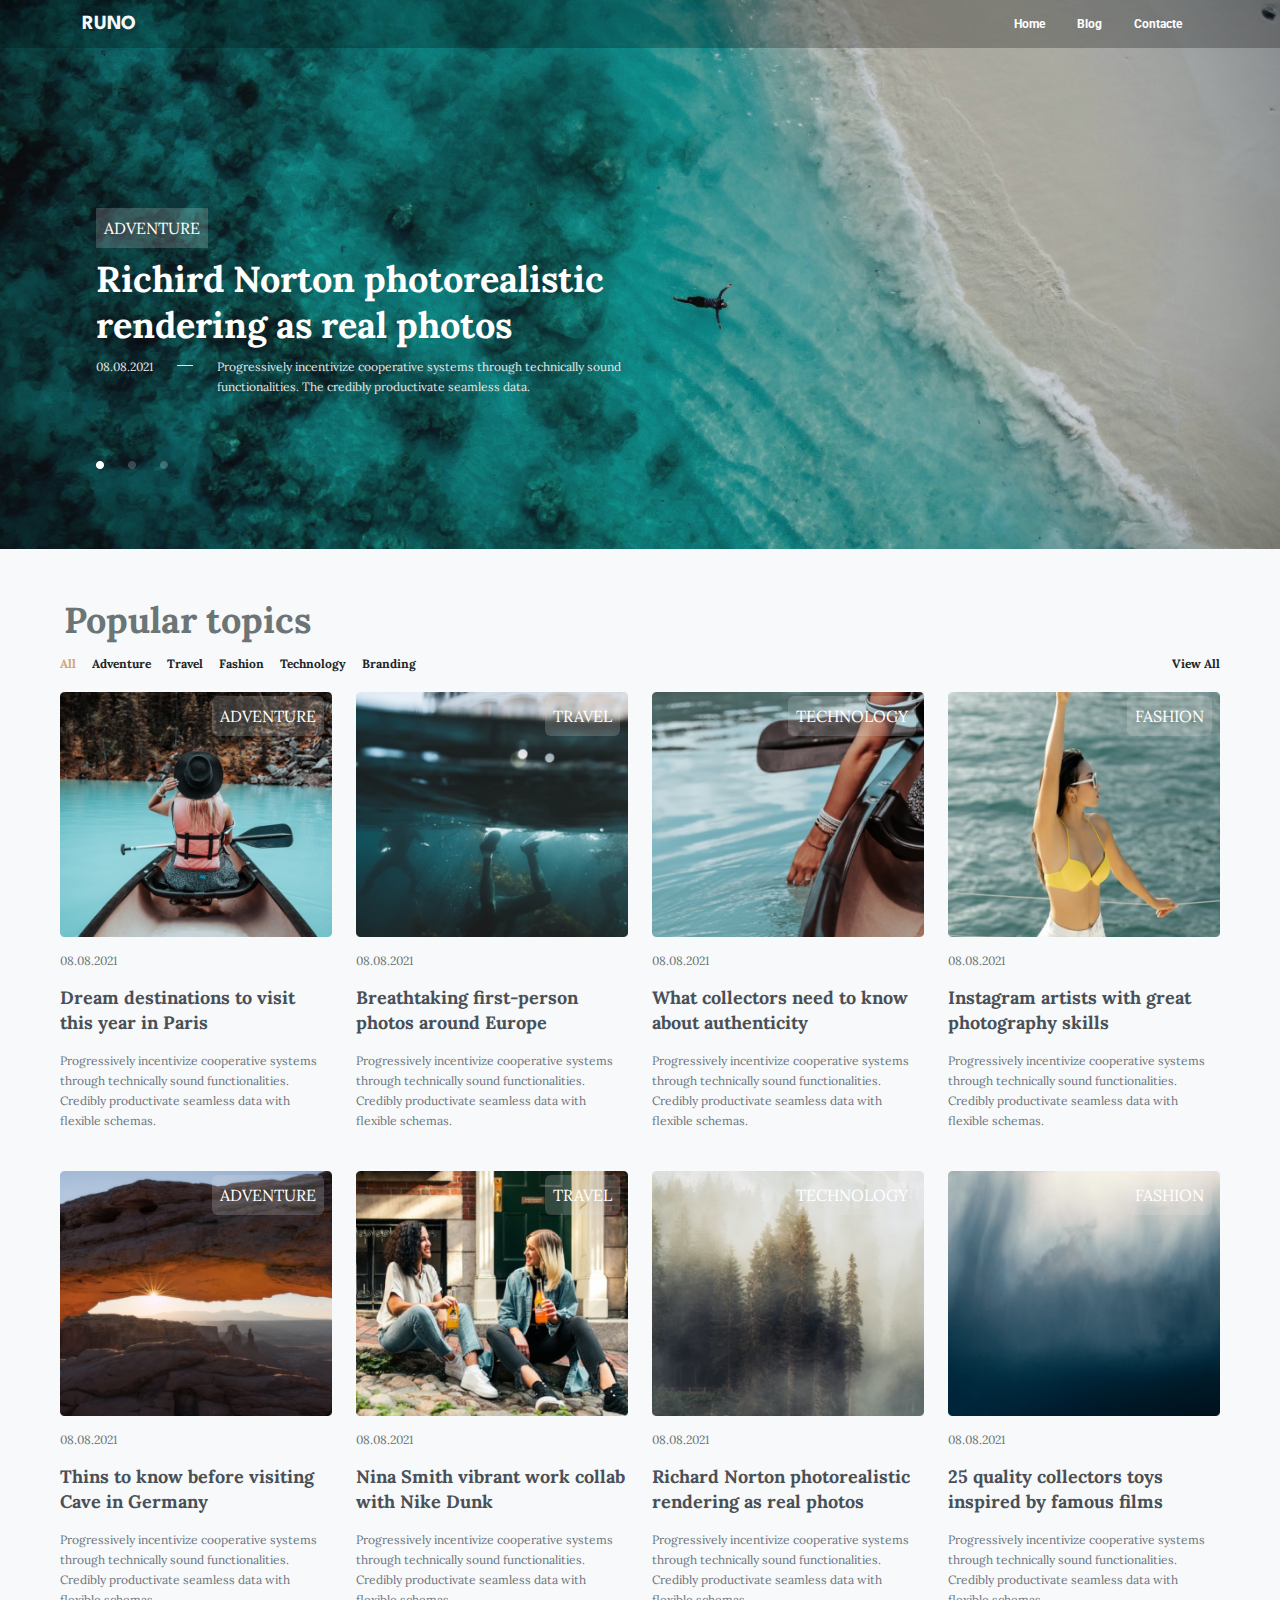
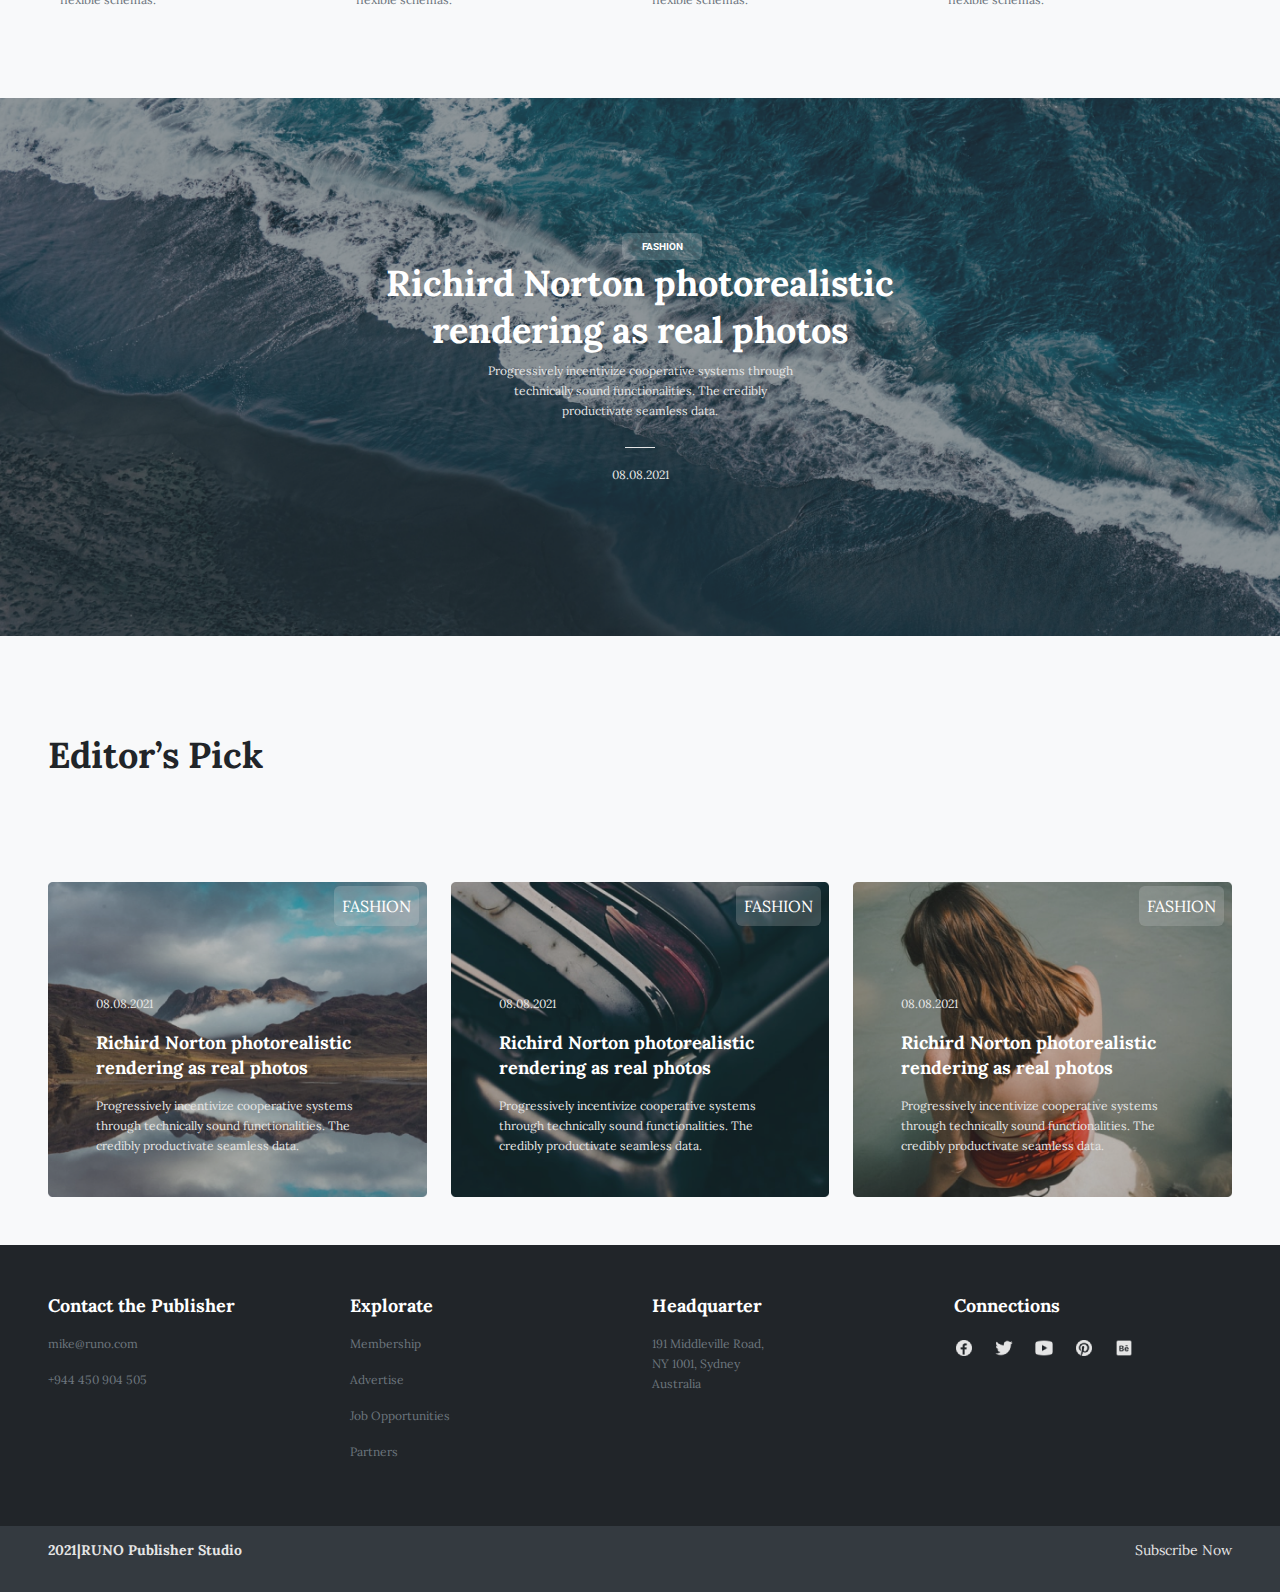
==== index.html @ 9aaf46b6 "BLOG ~~" ====
<!DOCTYPE html>
<html lang="en">
<head>
    <meta charset="UTF-8">
    <meta name="viewport" content="width=device-width, initial-scale=1.0">
    <title>Responsive</title>
    <link rel="stylesheet" href="https://cdn.jsdelivr.net/npm/bootstrap@5.3.3/dist/css/bootstrap.min.css">
    <link rel="stylesheet" href="css/styles.css">
</head>
<body>
     <!-- Contenedor principal (se han reseteado a 0 margin y padding) -->
     <div class="container-fluid">

        <!-- Contenedor slider -->
        <div class="blog-slider imgblog1">
            
            <!-- Menú de navegación -->
            <nav class="navbar navbar-expand-md text-center navbar-custom">
                <div class="container">
                    <!-- Marca del sitio "Aquí se podría poner una imagen o logo del sitio" -->
                    <a class="navbar-brand fw-bold runo" href="#">RUNO</a>
                     <!-- Botón hamburguesa para dispositivos pequeños -->
                    <button class="navbar-toggler" type="button" data-bs-toggle="collapse" data-bs-target="#navbarNav" aria-controls="navbarNav" aria-expanded="false" aria-label="Toggle navigation">
                        <span class="navbar-toggler-icon"></span>
                    </button>
                    <!-- Contenedor de enlaces de navegación -->
                    <div class="collapse navbar-collapse" id="navbarNav">
                        <ul class="navbar-nav ms-auto">
                            <!-- Enlaces de navegación -->
                            <li class="nav-item">
                                <a class="nav-link mx-2" href="index.html">Home</a>
                            </li>
                            <li class="nav-item">
                                <a class="nav-link mx-2" href="blog.html">Blog</a>
                            </li>
                            <li class="nav-item">
                                <a class="nav-link mx-2" href="contacte.html">Contacte</a>
                            </li>
                        </ul>
                    </div>
                </div>
            </nav>
            <!-- Fin del menú de navegación -->

            <!-- Sección principal de texto del blog-text -->
            <div class="blog-text ms-sm-5 ps-sm-5 ms-md-5 ps-md-5 ms-lg-5 ps-lg-5">
                <!-- Contenedor principal para la fila del texto -->
                <div class="row">
                    
                    <div class="col-12 col-sm-12 col-md-10 col-lg-8 col-xl-6 col-xxl-4">
                        <!-- Category -->
                        <div class="category text-white text-center p-2 position-absolute">
                            ADVENTURE
                        </div>
                        <!-- Contenedor para el título -->
                        <div>
                            <h1 class="text-white mt-5 mt-sm-5 mt-md-5 mt-lg-5 mt-xl-5">Richird Norton photorealistic rendering as real photos</h1>
                        </div>
                        <!-- Contenedor flex para la fecha, imagen y texto -->
                        <div class="d-flex text text_slider">
                            <p class="me-4">08.08.2021</p>
                            <img class="line4 mt-2 me-4" src="img/Line 4.png" alt="line4">
                            <p class="">Progressively incentivize cooperative systems through technically sound functionalities. The credibly productivate seamless data.</p>
                        </div>
                        <!-- Contenedor flex para las imágenes de los puntos -->
                        <div>
                            <div class="d-flex ellipse mt-5">
                                <img class="" src="img/Ellipse 5.png" alt="">
                                <img class="ms-4" src="img/Ellipse 6.png" alt="">
                                <img class="ms-4" src="img/Ellipse 7.png" alt="">
                            </div>
                        </div>
                    </div>
                </div>
            </div>
            <!-- Fin del primer bloque 'blog-text' -->
        </div>
        <!-- Fin del contenedor slider -->

          <!-- Contenedor blog regular -->
          <div class="blog-regular mt-5">
            <h2 class="topics mx-5 px-3">Popular topics</h2>
            <div class="row mx-5">
              
                <div class="d-flex col-sm-12 col-md-6 filter">
                    <p class="me-1 me-sm-2 me-md-3 all">All</p>
                    <p class="me-1 me-sm-2 me-md-3">Adventure</p>
                    <p class="me-1 me-sm-2 me-md-3">Travel</p>
                    <p class="me-1 me-sm-2 me-md-3">Fashion</p>
                    <p class="me-1 me-sm-2 me-md-3">Technology</p>
                    <p class="me-1 me-sm-2 me-md-3">Branding</p>
                </div>
                
                <div class="col-sm-12 col-md-6">
                    <p class="text-end filter">View All</p>
                </div>
            </div>

            <!-- Fila de tarjetas del blog -->
            <div class="row mx-5">
                <div class="col-12 col-sm-6 col-md-3 mb-4">
                    <div class="position-relative">
                        <img src="img/BlogImage1.png" class="img-fluid img-row" alt="">
                        <div class="position-absolute top-0 end-0 mt-1 me-2 p-2 text-white category text-center rounded">
                            ADVENTURE
                        </div>
                    </div>
                    <div>
                        <p class="date my-3">08.08.2021</p>
                    </div>
                    <div>
                        <a href=""><p class="title">Dream destinations to visit this year in Paris</p></a>
                    </div>
                    <div>
                        <p class="paragraph">Progressively incentivize cooperative systems through technically sound functionalities. Credibly productivate seamless data with flexible schemas.</p>
                    </div>
                </div>
               
                <div class="col-12 col-sm-6 col-md-3 mb-4">
                    <div class="position-relative">
                        <img src="img/blogimage2.png" class="img-fluid img-row " alt="">
                        <div class="position-absolute top-0 end-0 mt-1 me-2 p-2 text-white category text-center rounded">
                          TRAVEL
                        </div>
                    </div>
                    <div>
                        <p class="date my-3">08.08.2021</p>
                    </div>
                    <div>
                        <a href=""><p class="title">Breathtaking first-person photos
                            around Europe</p></a>
                    </div>
                    <div>
                        <p class="paragraph">Progressively incentivize cooperative systems through
                            technically sound functionalities. Credibly productivate
                            seamless data with flexible schemas.</p>
                    </div>
                </div>

                <div class="col-12 col-sm-6 col-md-3 mb-4">
                    <div class="position-relative">
                        <img src="img/BlogImage3.png" class="img-fluid img-row" alt="">
                        <div class="position-absolute top-0 end-0 mt-1 me-2 p-2 text-white category text-center rounded">
                          TECHNOLOGY
                        </div>
                    </div>
                    <div>
                        <p class="date my-3">08.08.2021</p>
                    </div>
                    <div>
                        <a href=""><p class="title">What collectors need to know about
                            authenticity</p></a>
                    </div>
                    <div>
                        <p class="paragraph">Progressively incentivize cooperative systems through
                            technically sound functionalities. Credibly productivate
                            seamless data with flexible schemas.</p>
                    </div>
                </div>
                <div class="col-12 col-sm-6 col-md-3 mb-4">
                    <div class="position-relative">
                        <img src="img/BlogImage4.png" class="img-fluid img-row" alt="">
                        <div class="position-absolute top-0 end-0 mt-1 me-2 p-2 text-white category text-center rounded">
                          FASHION
                        </div>
                    </div>
                    <div>
                        <p class="date my-3">08.08.2021</p>
                    </div>
                    <div>
                        <a href=""><p class="title">Instagram artists with great
                            photography skills</p></a>
                    </div>
                    <div>
                        <p class="paragraph">Progressively incentivize cooperative systems through
                            technically sound functionalities. Credibly productivate
                            seamless data with flexible schemas.</p>
                    </div>
                </div>

            </div>

            <div class="row mx-5">
                <div class="col-12 col-sm-6 col-md-3 mb-4">
                        <div class="position-relative">
                            <img src="img/BlogImage8.png" class="img-fluid img-row" alt="">
                            <div class="position-absolute top-0 end-0 mt-1 me-2 p-2 text-white category text-center rounded">
                              ADVENTURE
                            </div>
                        </div>
                        <div>
                            <p class="date my-3">08.08.2021</p>
                        </div>
                        <div>
                            <a href=""><p class="title">Thins to know before visiting
                                Cave in Germany</p></a>
                        </div>
                        <div>
                            <p class="paragraph">Progressively incentivize cooperative systems through
                                technically sound functionalities. Credibly productivate
                                seamless data with flexible schemas.</p>
                        </div>
                </div>
                <div class="col-12 col-sm-6 col-md-3 mb-4">
                        <div class="position-relative">
                            <img src="img/BlogImage6.png" class="img-fluid img-row" alt="">
                            <div class="position-absolute top-0 end-0 mt-1 me-2 p-2 text-white category text-center rounded">
                              TRAVEL
                            </div>
                        </div>
                        <div>
                            <p class="date my-3">08.08.2021</p>
                        </div>
                        <div>
                            <a href=""><p class="title">Nina Smith vibrant work collab
                                with Nike Dunk</p></a>
                        </div>
                        <div>
                            <p class="paragraph">Progressively incentivize cooperative systems through
                                technically sound functionalities. Credibly productivate
                                seamless data with flexible schemas.</p>
                        </div>
                </div>
                <div class="col-12 col-sm-6 col-md-3 mb-4">
                        <div class="position-relative">
                            <img src="img/BlogImage7.png" class="img-fluid img-row" alt="">
                            <div class="position-absolute top-0 end-0 mt-1 me-2 p-2 text-white category text-center rounded">
                              TECHNOLOGY
                            </div>
                        </div>
                        <div>
                            <p class="date my-3">08.08.2021</p>
                        </div>
                        <div>
                            <a href=""><p class="title" >Richard Norton photorealistic
                                rendering as real photos</p></a>
                        </div>
                        <div>
                            <p class="paragraph" >Progressively incentivize cooperative systems through
                                technically sound functionalities. Credibly productivate
                                seamless data with flexible schemas.</p>
                        </div>
                </div>
                <div class="col-12 col-sm-6 col-md-3 mb-4">
                        <div class="position-relative">
                            <img src="img/BlogImage5.png" class="img-fluid img-row" alt="">
                            <div class="position-absolute top-0 end-0 mt-1 me-2 p-2 text-white category text-center rounded">
                              FASHION
                            </div>
                        </div>
                        <div>
                            <p class="date my-3">08.08.2021</p>
                        </div>
                        <div>
                            <a href=""><p class="title">25 quality collectors toys inspired
                                by famous films</p></a>
                        </div>
                        <div>
                            <p class="paragraph" >Progressively incentivize cooperative systems through
                                technically sound functionalities. Credibly productivate
                                seamless data with flexible schemas.</p>
                        </div>
                </div>
            </div>
    
        </div>
        <!-- Fin del contenedor blog regular -->


        <!-- Contenedor Big Post -->
        <div class="big-post my-5">
            <div class="row ms-5">
                <div class="ms-5 col-5"></div>
                <div class="ms-2 col-2 text-center text-white fashion category p-2 rounded">
                    FASHION
                </div>
                <div class="col-5"></div>
            </div>
            <div class="contents text-center">
                <h2 class="text-white">Richird Norton photorealistic rendering as real photos</h2>
                <div class="text">
                    <p class="text-big-post">Progressively incentivize cooperative systems through technically sound functionalities. The credibly productivate seamless data.</p>
                    <img src="img/Line 5.png" alt="">
                    <p class="mt-2">08.08.2021</p>
                </div>
            </div>
        </div>
        <!-- Fin del contenedor Big Post --> 


        <!-- Contenedor blog metro -->
        <div class="bolg-metro my-5 mx-5">
            <div class="py-5">
                <h2>Editor’s Pick</h2>
            </div>
            <div class="row">
                <div class="blog1 col-12 col-sm-12 col-md-6 col-lg-4 mt-5">
                    <div class="position-relative">
                        <img src="/img/metro-BlogImage1.png" class="img-fluid img-row" alt="">
                        <div class="position-absolute top-0 end-0 mt-1 me-2 p-2 text-white category text-center rounded">
                            FASHION
                        </div>
                        <div class="position-absolute top-0 px-sm-1 p-md-3 p-xl-5 p-xxl-5 mt-5 mt-lg-2 mt-xl-5 px-2">
                            <p class="date_picks col-12 col-sm-6 mt-2 mt-xl-3 mt-xxl-5 ">08.08.2021</p>
                            <a href=""><p class="text-white title title-pick col-12 col-md-12 col-xl-12 col-xxl-8 ">Richird Norton photorealistic rendering as real photos</p></a>
                            <p class="paragraph_picks col-xl-12 col-xxl-8">Progressively incentivize cooperative systems through technically sound functionalities. The credibly productivate seamless data.</p>
                        </div>
                    </div>
                </div>
                <!-- Más bloques similares -->
                <div class="blog2 col-12 col-sm-12 col-md-6 col-lg-4 mt-5">
                    <div class="position-relative">
                        <img src="img/metro-BlogImage2.png" class="img-fluid img-row" alt="">
                        <div class="position-absolute top-0 end-0 mt-1 me-2 p-2 text-white category text-center rounded">
                        FASHION
                        </div>
                        <div class="position-absolute top-0 px-sm-1 p-md-3 p-xl-5 p-xxl-5 mt-5 mt-lg-2 mt-xl-5 px-2">
                            <p class="date_picks col-12 col-sm-6 mt-2 mt-xl-3 mt-xxl-5">08.08.2021</p>
                            <a href=""><p class="text-white title title-pick col-12 col-md-12 col-xl-12 col-xxl-8">Richird Norton photorealistic rendering as real photos</p></a>
                            <p class="paragraph_picks col-xl-12 col-xxl-8">Progressively incentivize cooperative systems through technically sound functionalities. The credibly productivate seamless data.</p>
                        </div>
                    </div>
                </div>
                <div class="blog3 col-12 col-sm-12 col-md-6 col-lg-4 mt-5">
                    <div class="position-relative" id="translucido">
                        <img src="img/metro-BlogImage3.png" class="img-fluid img-row" alt="">
                        <div class="position-absolute top-0 end-0 mt-1 me-2 p-2 text-white category text-center rounded">
                        FASHION
                        </div>
                        <div class="position-absolute top-0 px-sm-1 p-md-3 p-xl-5 p-xxl-5 mt-5 mt-lg-2 mt-xl-5 px-2">
                            <p class="date_picks col-12 col-sm-6 mt-2 mt-xl-3 mt-xxl-5">08.08.2021</p>
                            <a href=""><p class="text-white title title-pick col-12 col-md-12 col-xl-12 col-xxl-8">Richird Norton photorealistic rendering as real photos</p></a>
                            <p class="paragraph_picks col-xl-12 col-xxl-8">Progressively incentivize cooperative systems through technically sound functionalities. The credibly productivate seamless data.</p>
                        </div>
                    </div>
                </div>
            </div>
        </div>
        <!-- Fin del contenedor blog metro -->

         <!-- Contenedor footer -->
         <div class="footer bg-dark py-5">
            <div class="content-footer mx-5">
                <div class="row">
                    <!-- Información de contacto -->
                    <div class="col-6 col-md-3 contact">
                        <p class="title text-white">Contact the Publisher</p>
                        <p class="paragraph">mike@runo.com</p>
                        <p class="paragraph">+944 450 904 505</p>
                    </div>
                    <!-- Explorar -->
                    <div class="col-6 col-md-3 explorate">
                        <p class="title text-white">Explorate</p>
                        <p class="paragraph">Membership</p>
                        <p class="paragraph">Advertise</p>
                        <p class="paragraph">Job Opportunities</p>
                        <p class="paragraph">Partners</p>
                    </div>
                    <!-- Sede principal -->
                    <div class="col-6 col-md-3 headquarter">
                        <p class="title text-white">Headquarter</p>
                        <p class="paragraph">191 Middleville Road,<br>
                            NY 1001, Sydney<br>
                            Australia</p>
                    </div>
                    <!-- Conexiones sociales -->
                    <div class="col-6 col-md-3 connections text-center">
                        <p class="title text-white text-start">Connections</p>
                        <div class="flex text-start">
                            <img src="img/facebook.png" class="me-3" alt="">
                            <img src="img/twitter.png" class="me-3" alt="">
                            <img src="img/youtube.png" class="me-3" alt="">
                            <img src="img/pinterest.png" class="me-3" alt="">
                            <img src="img/behance.png" class="me-3" alt="">
                        </div>
                    </div>
                </div>
            </div>
        </div>
        <!-- Fin del contenedor footer -->

        <!-- Contenedor subfooter -->
        <div class="sub-footer">
            <div class="row px-5 py-3">
                <div class="col-12 col-md-6">
                    <p>2021|RUNO Publisher Studio</p>
                </div>
                <div class="col-12 col-md-6 text-end">
                    <p>Subscribe Now</p>
                </div>
            </div>
        </div>
        <!-- Fin del contenedor subfooter -->
    </div>
    <!--Fin del contenedor principal-->
     <!-- Bootstrap JS -->
     <script src="https://cdn.jsdelivr.net/npm/bootstrap@5.3.3/dist/js/bootstrap.bundle.min.js"></script>
</body>
</html>
---- css/styles.css ----
/* Importación de fuentes */
@import url('https://fonts.googleapis.com/css2?family=League+Spartan:wght@100..900&family=Lora:ital,wght@0,400..700;1,400..700&family=Roboto:ital,wght@0,100;0,300;0,400;0,500;0,700;0,900;1,100;1,300;1,400;1,500;1,700;1,900&display=swap');

a{
    text-decoration: none;
}

/* Estilo general para resetear margenes y paddings del contenedor principal */
/*Sin esto coge margenes por defecto*/
.container-fluid {
    margin: 0 !important;
    padding: 0 !important;
}

/* Estilo general para todo el body */
body{
    font-family: "Lora", serif;
}

/* ----- NAVBAR ----- */
/* Fondo transparente para el nav */
.navbar-custom {
    background-color: rgba(0, 0, 0, 0.25);
}

/* Color blanco con transparencia para el ícono del botón hamburguesa */
.navbar-toggler-icon {
    background-color: rgba(255, 255, 255, 0.5);
}

/* Estilo para los enlaces del menú de nav*/

.nav-link{
    font-family: "Roboto", serif;
    color: #FFFF;
    font-weight: 700;
    font-size: 12px;
    line-height: 14.06px;
}

/* Estilo para el texto RUNO */
.runo {
    font-family: "League Spartan", sans-serif;
    font-weight: 700;
    font-size: 20px;
    line-height: 22.4px;
    color: #F8F9FA;
}

/* ----- SLIDER PRINCIPAL ----- */
/* Imagen de fondo para el slider del blog */

.imgblog1 {
    background-image: url(/img/Image_blog_slider.png);
    background-repeat: no-repeat;
    background-size: cover;
}

/* Estilo para el título principal H1*/
h1 {
    font-weight: 700;
    font-size: 36px;
    line-height: 46.08px;
}


/* Estilo para textos secundarios */
.text {
    font-weight: 400;
    font-size: 12px;
    line-height: 20px;
    color: #E5E5E5;
}

/* Fondo semitransparente para la categoría */
.category {
    background-color: rgb(229, 229, 229, 0.20);
}

/* Línea decorativa */
.line4 {
    height: 1px;
    width: 1rem;
}

/* Padding para el bloque de texto del slider */
.blog-text {
    padding: 10rem 0 5rem 0;
}

/* ----- FILTROS DE TEMAS ----- */
/* Color para el filtro "All" */
.all {
    color: #D4A373;
}

/* Estilo para los títulos de las secciones (h2) */
.topics {
    font-weight: 700;
    font-size: 36px;
    line-height: 46.08px;
    color: #6C7575;
}

/* Estilo para los filtros */
.filter {
    font-weight: 700;
    font-size: 12px;
    line-height: 25px;
}

/* ----- TARJETAS DE BLOG ----- */
/* Ajustes para las imágenes de las tarjetas */
.img-row {
    width: 100%;
    height: auto;
    object-fit: cover;
}

/* Estilo para las fechas de las tarjetas */
.date {
    font-weight: 400;
    font-size: 12px;
    line-height: 15.36px;
    color: #6C7575;
}

/* Estilo para los títulos de las tarjetas */
.title {
    font-weight: 700;
    font-size: 18px;
    line-height: 25px;
    color: #495057;
}

/* Estilo para los párrafos de las tarjetas */
.paragraph {
    color: #6C757D;
    font-weight: 400;
    font-size: 12px;
    line-height: 20px;
}

.paragraph_picks, .date_picks{
    color: #E5E5E5;
    font-weight: 400;
    font-size: 12px;
    line-height: 20px;
}

/* ----- BIG POST ----- */
/* Imagen de fondo para el big post */
.big-post {
    background-image: url(/img/bigpost.png);
    background-repeat: no-repeat;
    background-size: cover;
    /* Centrar la imagen */
    background-position: center; 
    /* Ajusta el padding dinámicamente */
    padding: 15vh 0; 
}

/* Contenedor centralizado sin medidas fijas */
.contents {
    max-width: 100%;
    width: 40%;
    margin: 0 auto;
}
/* Estilo para la categoría "fashion" */
.fashion {
    width: 80px;
    font-family: "Roboto", serif;
    font-weight: 700;
    font-size: 10px;
    line-height: 11.72px;
}


/*Padding para centrar el texto de big-post*/
.text-big-post{
    padding: 0 20%;
}


h2{
    font-weight: 700;
    font-size: 36px;
    line-height: 46.08px;
}

/* ---- EDITOR PICK 'blog metro'---- */
/*Problemas con absolute y relative= Solución diferentes breakpoints teniendo en cuenta que mi pantalla es muy grande*/

/* ----- PIE DE PÁGINA ----- */
/* Estilo general para el footer */
.footer {
    color: #E5E5E5;
}

/* Subfooter con color de fondo oscuro */
.sub-footer {
    background-color: #343A40;
    color: #E5E5E5;
}

/* Estilo para el texto de la primera columna del subfooter */
.sub-footer .col-md-6:first-child p {
    font-weight: 700;
    font-size: 14px;
    line-height: 17.92px;
}

/* Estilo para el texto de la segunda columna del subfooter */
.sub-footer .col-md-6:last-child p {
    font-weight: 400;
    font-size: 14px;
    line-height: 17.92px;
}


/* MEDIA QUERY PARA HOME 1*/
/*Pantallas con un ancho máximo de 480px */
@media screen and (max-width: 480px) {
    
    h1{
        font-size: 18px;
    }

    .text_slider {
        display: flex;
        flex-direction: column;
        font-weight: 400;
        font-size: 12px;
        line-height: 20px;
        color: #E5E5E5;
    }

    .blog-text {
         /* Centra horizontalmente el contenedor principal */
        margin: 0 auto; 
        padding: 30px; 
        text-align: center;
    }

    .line4{
        margin-bottom: 20px;
        margin-left: 155px;
    }

    .big-post {
        background-image: url(/img/bigpost.png);
        background-repeat: no-repeat;
        background-size: cover;
        /* Centrar la imagen */
        background-position: center;
        /* Ajusta el padding dinámicamente */
        padding: 5vh 0;
    }


    .contents {
        max-width: 100%;
        width: 50%;
        margin: 0 auto;
    }

    .text-big-post{
        padding: 0;
    }


    h2{
        font-size: 30px;
    }



}

/*Pantallas con un ancho máximo de 366px */
@media screen and (max-width: 366px){

/*Se reducen fuentes para que quepan dentro de las imagenes o bien no sobresalgan ya que los breakpoints no bastan*/
    .paragraph_picks, .date_picks{
        font-size: 10px;
        line-height: 10px;
    }

    .title-pick {
        font-size: 14px;
        line-height: 18px;
    }

    .filter {
        font-size: 10px;
    }

    .topics{
        font-size: 26px;
    }
  
    .title{
        font-size: 15px;
    }

    h2{
        font-size: 26px;
    }


}


/*HOME 2*/

/* --- HOME 2 --- */
/* ----- SLIDER SECUNDARIO ----- */
/* Imagen de fondo para el segundo slider */
.imgblog2 {
    background-image: url(/img/home2/blog-sider2.png);
    background-repeat: no-repeat;
    background-size: cover;
}

/* Fondo de color gris claro para el body */
body {
    background-color: #F8F9FA;
}

/* Ajustes para columnas dentro de las filas */
.row > .col-md-3 {
    display: flex;
    flex-direction: column;
    align-items: stretch;
    height: 100%;
}

/* Ajustes para contenedores relativos */
.position-relative {
    height: 100%;
}

/* Estilo para las cajas de texto */
.box-texto {
    height: 100%;
    display: flex;
    flex-direction: column;
    justify-content: space-between;
    background-color: white;
    padding: 15px;
    box-shadow: 0 2px 4px rgba(0, 0, 0, 0.1);
    border-radius: 0 0 5px;
}

/* Imagen de fondo para el segundo big post */
.big-post2 {
    background-image: url(/img/home2/bigpost2.png);
    background-repeat: no-repeat;
    background-size: cover;
    padding: 10rem 0 10rem 0;
}
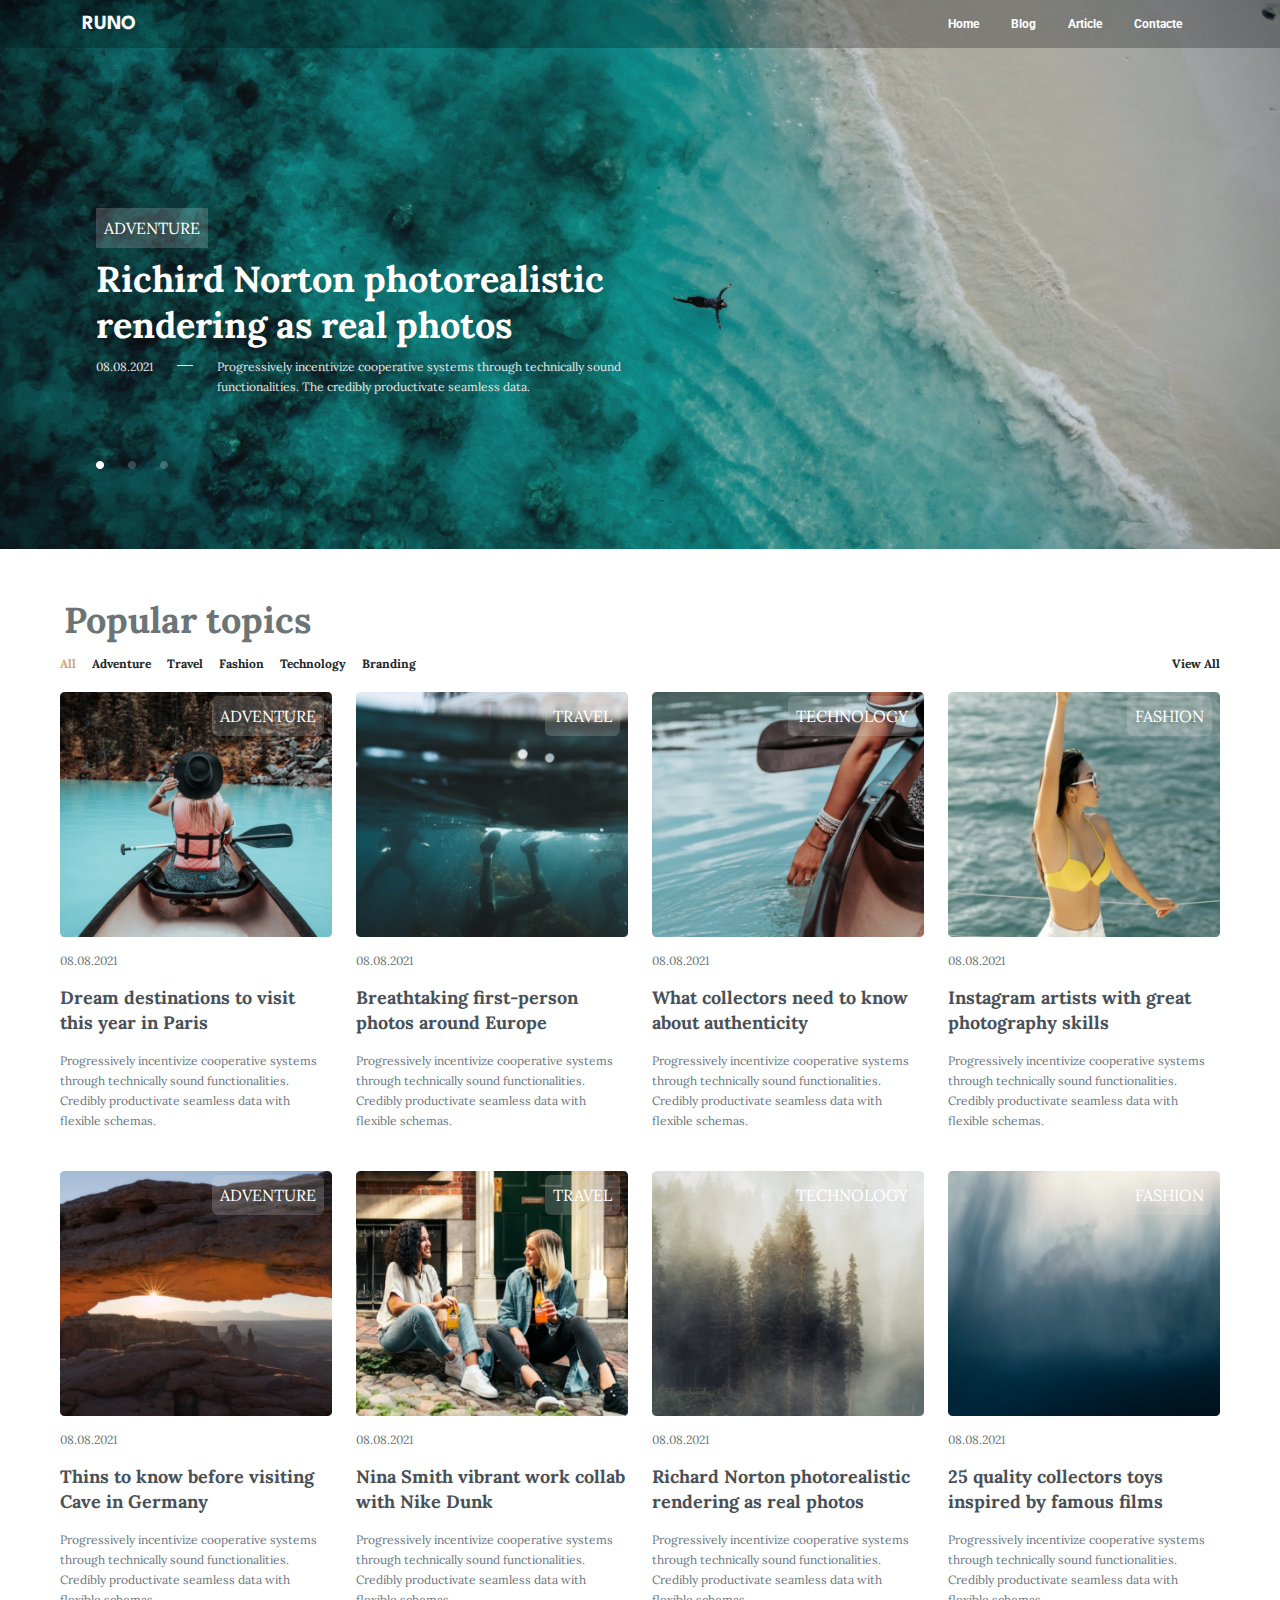
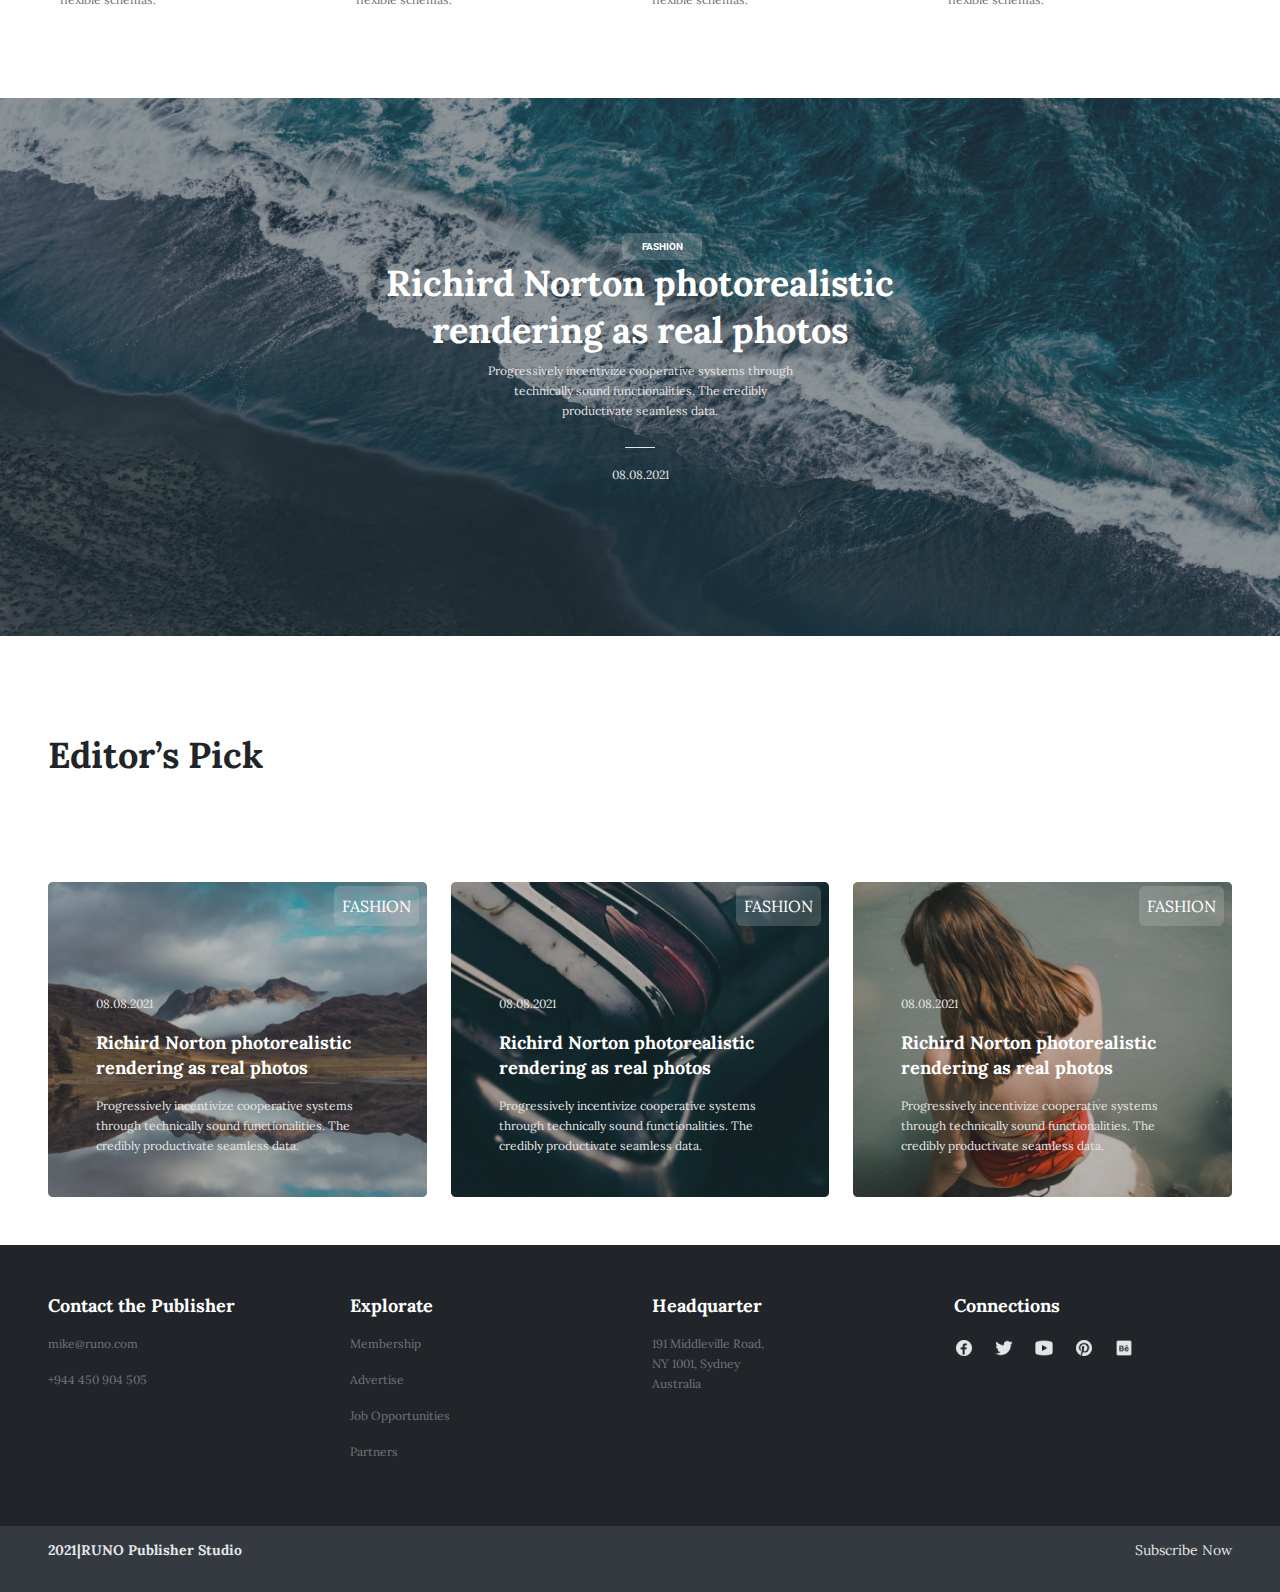
==== commit dd06322a: "js article para nav" ====
--- a/index.html
+++ b/index.html
@@ -3,7 +3,7 @@
 <head>
     <meta charset="UTF-8">
     <meta name="viewport" content="width=device-width, initial-scale=1.0">
-    <title>Responsive</title>
+    <title>Home</title>
     <link rel="stylesheet" href="https://cdn.jsdelivr.net/npm/bootstrap@5.3.3/dist/css/bootstrap.min.css">
     <link rel="stylesheet" href="css/styles.css">
 </head>
@@ -34,6 +34,9 @@
                                 <a class="nav-link mx-2" href="blog.html">Blog</a>
                             </li>
                             <li class="nav-item">
+                                <a class="nav-link mx-2" href="article.html">Article</a>
+                            </li>
+                            <li class="nav-item">
                                 <a class="nav-link mx-2" href="contacte.html">Contacte</a>
                             </li>
                         </ul>
@@ -60,7 +63,7 @@
                         <div class="d-flex text text_slider">
                             <p class="me-4">08.08.2021</p>
                             <img class="line4 mt-2 me-4" src="img/Line 4.png" alt="line4">
-                            <p class="">Progressively incentivize cooperative systems through technically sound functionalities. The credibly productivate seamless data.</p>
+                            <p class="">Progressively incentivize cooperative systems through technically sound<br> functionalities. The credibly productivate seamless data.</p>
                         </div>
                         <!-- Contenedor flex para las imágenes de los puntos -->
                         <div>
--- a/css/styles.css
+++ b/css/styles.css
@@ -218,7 +218,7 @@
 }
 
 
-/* MEDIA QUERY PARA HOME 1*/
+/* MEDIA QUERY */
 /*Pantallas con un ancho máximo de 480px */
 @media screen and (max-width: 480px) {
     
@@ -257,6 +257,17 @@
         padding: 5vh 0;
     }
 
+    /*HOME 2*/
+    .big-post2 {
+        background-image: url(/img/home2/bigpost2.png);
+        background-repeat: no-repeat;
+        background-size: cover;
+        /* Centrar la imagen */
+        background-position: center;
+        /* Ajusta el padding dinámicamente */
+        padding: 5vh 0;
+    }
+
 
     .contents {
         max-width: 100%;
@@ -273,7 +284,45 @@
         font-size: 30px;
     }
 
-
+    /*HOME 2*/
+    .blog1 .paragraph_picks{
+        font-size: 10px;
+        line-height: 10px;
+    }
+
+    /*HOME 2*/
+    .blog2 .paragraph_picks{
+        font-size: 10px;
+        line-height: 10px;
+    }
+
+    /*HOME 2*/
+    .blog1 .category{
+        font-size: 10px;
+    }
+
+    /*HOME 2*/
+    .blog2 .category{
+        font-size: 10px;
+    }
+
+    /*HOME 2*/
+    .box-texto{
+        margin-bottom: 15px;
+    }
+
+    /*ARTICLE*/
+    .imagen{
+        margin-top: 5px;
+    }
+
+    .mainline{
+        width: 50%;
+    }
+
+   
+    
+  
 
 }
 
@@ -291,6 +340,11 @@
         line-height: 18px;
     }
 
+    .title-pick2 {
+        font-size: 10px;
+        line-height: 18px;
+    }
+
     .filter {
         font-size: 10px;
     }
@@ -309,6 +363,7 @@
 
 
 }
+
 
 
 /*HOME 2*/
@@ -323,7 +378,7 @@
 }
 
 /* Fondo de color gris claro para el body */
-body {
+.body2 {
     background-color: #F8F9FA;
 }
 
@@ -348,7 +403,6 @@
     justify-content: space-between;
     background-color: white;
     padding: 15px;
-    box-shadow: 0 2px 4px rgba(0, 0, 0, 0.1);
     border-radius: 0 0 5px;
 }
 
@@ -360,4 +414,77 @@
     padding: 10rem 0 10rem 0;
 }
 
-
+/*---- cards blog cars----*/
+
+.name{
+    font-family: "Lora", serif;
+    font-weight: 700;
+    font-size: 12px;
+    line-height: 20px;
+}
+
+.job{
+    font-family: "Lora", serif;
+    font-weight: 400;
+    font-size: 12px;
+    line-height: 20px;
+}
+
+
+/*ARTÍCULO*/
+
+.imgarticle {
+    background-image: url(/img/article/Rectangle9.png);
+    background-repeat: no-repeat;
+    background-size: cover;
+}
+
+.name-slider{
+    color: #FFFF ;
+    font-family: "Lora", serif;
+    font-weight: 700;
+    font-size: 12px;
+    line-height: 20px;
+}
+
+.line-art{
+    height: 1px;
+}
+
+.text-art{
+    color: #495057 ;
+    font-family: "Lora", serif;
+    font-weight: 400;
+    font-size: 14px;
+    line-height: 25px;
+}
+
+.data-art{
+    color: #495057 ;
+    font-family: "Lora", serif;
+    font-weight: 700;
+    font-size: 14px;
+    line-height: 25px;
+}
+
+.span{
+    color: #D4A373;
+    font-family: "Lora", serif;
+    font-weight: 700;
+    font-size: 36px;
+    line-height: 46.08px;
+}
+
+.related-post{
+    background-color: #F8F9FA;
+}
+
+.related-post > div:first-child > p:first-child,
+.title-related {
+/* Estilo para el <p> dentro del primer div de related-post*/
+    color: #495057;
+    font-family: "Lora", serif;
+    font-weight: 700;
+    font-size: 18px;
+    line-height: 25px;
+}